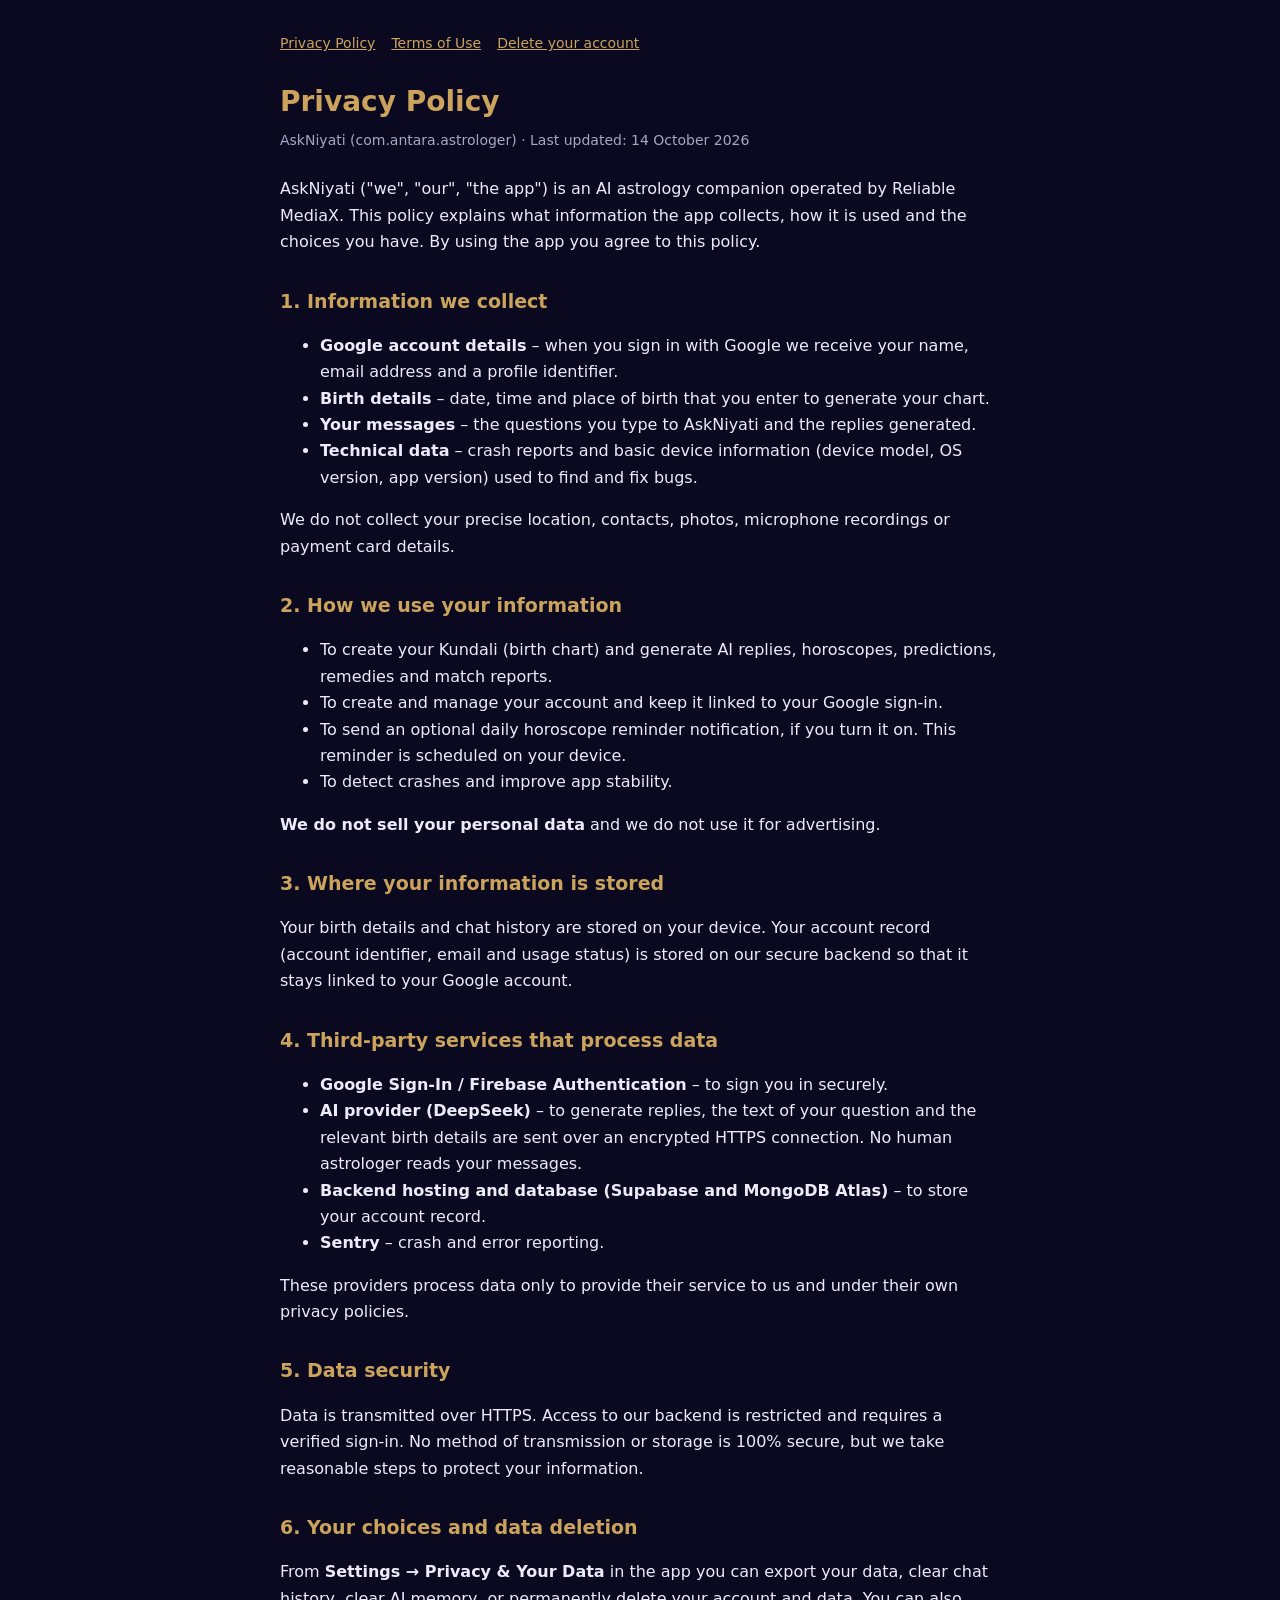
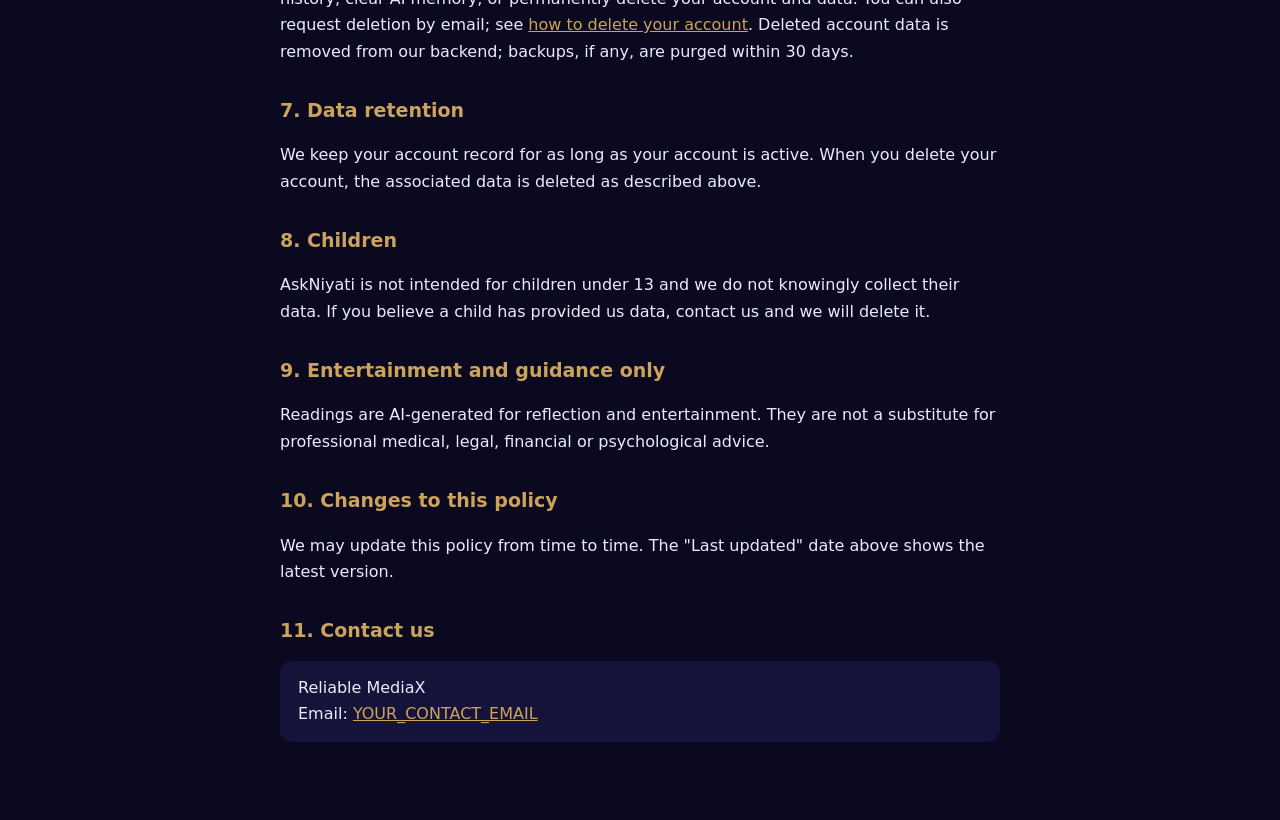
==== index.html @ 37985757 "Add files via upload" ====
<!doctype html>
<html lang="en">
<head>
<meta charset="utf-8">
<meta name="viewport" content="width=device-width,initial-scale=1">
<title>Privacy Policy - AskNiyati</title>
<meta name="description" content="Privacy Policy for the AskNiyati app.">
<link rel="stylesheet" href="style.css">
</head>
<body>
<main>
<nav><a href="index.html">Privacy Policy</a><a href="terms.html">Terms of Use</a><a href="delete-account.html">Delete your account</a></nav>
<h1>Privacy Policy</h1>
<div class="meta">AskNiyati (com.antara.astrologer) &middot; Last updated: 14 October 2026</div>

<p>AskNiyati ("we", "our", "the app") is an AI astrology companion operated by Reliable MediaX. This policy explains what information the app collects, how it is used and the choices you have. By using the app you agree to this policy.</p>

<h2>1. Information we collect</h2>
<ul>
<li><b>Google account details</b> &ndash; when you sign in with Google we receive your name, email address and a profile identifier.</li>
<li><b>Birth details</b> &ndash; date, time and place of birth that you enter to generate your chart.</li>
<li><b>Your messages</b> &ndash; the questions you type to AskNiyati and the replies generated.</li>
<li><b>Technical data</b> &ndash; crash reports and basic device information (device model, OS version, app version) used to find and fix bugs.</li>
</ul>
<p>We do not collect your precise location, contacts, photos, microphone recordings or payment card details.</p>

<h2>2. How we use your information</h2>
<ul>
<li>To create your Kundali (birth chart) and generate AI replies, horoscopes, predictions, remedies and match reports.</li>
<li>To create and manage your account and keep it linked to your Google sign-in.</li>
<li>To send an optional daily horoscope reminder notification, if you turn it on. This reminder is scheduled on your device.</li>
<li>To detect crashes and improve app stability.</li>
</ul>
<p><b>We do not sell your personal data</b> and we do not use it for advertising.</p>

<h2>3. Where your information is stored</h2>
<p>Your birth details and chat history are stored on your device. Your account record (account identifier, email and usage status) is stored on our secure backend so that it stays linked to your Google account.</p>

<h2>4. Third-party services that process data</h2>
<ul>
<li><b>Google Sign-In / Firebase Authentication</b> &ndash; to sign you in securely.</li>
<li><b>AI provider (DeepSeek)</b> &ndash; to generate replies, the text of your question and the relevant birth details are sent over an encrypted HTTPS connection. No human astrologer reads your messages.</li>
<li><b>Backend hosting and database (Supabase and MongoDB Atlas)</b> &ndash; to store your account record.</li>
<li><b>Sentry</b> &ndash; crash and error reporting.</li>
</ul>
<p>These providers process data only to provide their service to us and under their own privacy policies.</p>

<h2>5. Data security</h2>
<p>Data is transmitted over HTTPS. Access to our backend is restricted and requires a verified sign-in. No method of transmission or storage is 100% secure, but we take reasonable steps to protect your information.</p>

<h2>6. Your choices and data deletion</h2>
<p>From <b>Settings &rarr; Privacy &amp; Your Data</b> in the app you can export your data, clear chat history, clear AI memory, or permanently delete your account and data. You can also request deletion by email; see <a href="delete-account.html">how to delete your account</a>. Deleted account data is removed from our backend; backups, if any, are purged within 30 days.</p>

<h2>7. Data retention</h2>
<p>We keep your account record for as long as your account is active. When you delete your account, the associated data is deleted as described above.</p>

<h2>8. Children</h2>
<p>AskNiyati is not intended for children under 13 and we do not knowingly collect their data. If you believe a child has provided us data, contact us and we will delete it.</p>

<h2>9. Entertainment and guidance only</h2>
<p>Readings are AI-generated for reflection and entertainment. They are not a substitute for professional medical, legal, financial or psychological advice.</p>

<h2>10. Changes to this policy</h2>
<p>We may update this policy from time to time. The "Last updated" date above shows the latest version.</p>

<h2>11. Contact us</h2>
<div class="box">Reliable MediaX<br>Email: <a href="mailto:YOUR_CONTACT_EMAIL">YOUR_CONTACT_EMAIL</a></div>
</main>
</body>
</html>
---- style.css ----
:root{--bg:#0A091F;--card:#15133A;--text:#EDEBFA;--muted:#A9A6C9;--gold:#CBA35C}
*{box-sizing:border-box}
body{margin:0;background:var(--bg);color:var(--text);font:16px/1.65 system-ui,-apple-system,"Segoe UI",Roboto,sans-serif}
main{max-width:760px;margin:0 auto;padding:32px 20px 64px}
h1{font-size:28px;color:var(--gold);margin:0 0 4px}
h2{font-size:19px;margin:30px 0 6px;color:var(--gold)}
.meta{color:var(--muted);font-size:14px;margin-bottom:24px}
a{color:var(--gold)}
nav{margin-bottom:24px;font-size:14px}
nav a{margin-right:16px}
.box{background:var(--card);border-radius:12px;padding:14px 18px;margin:14px 0}
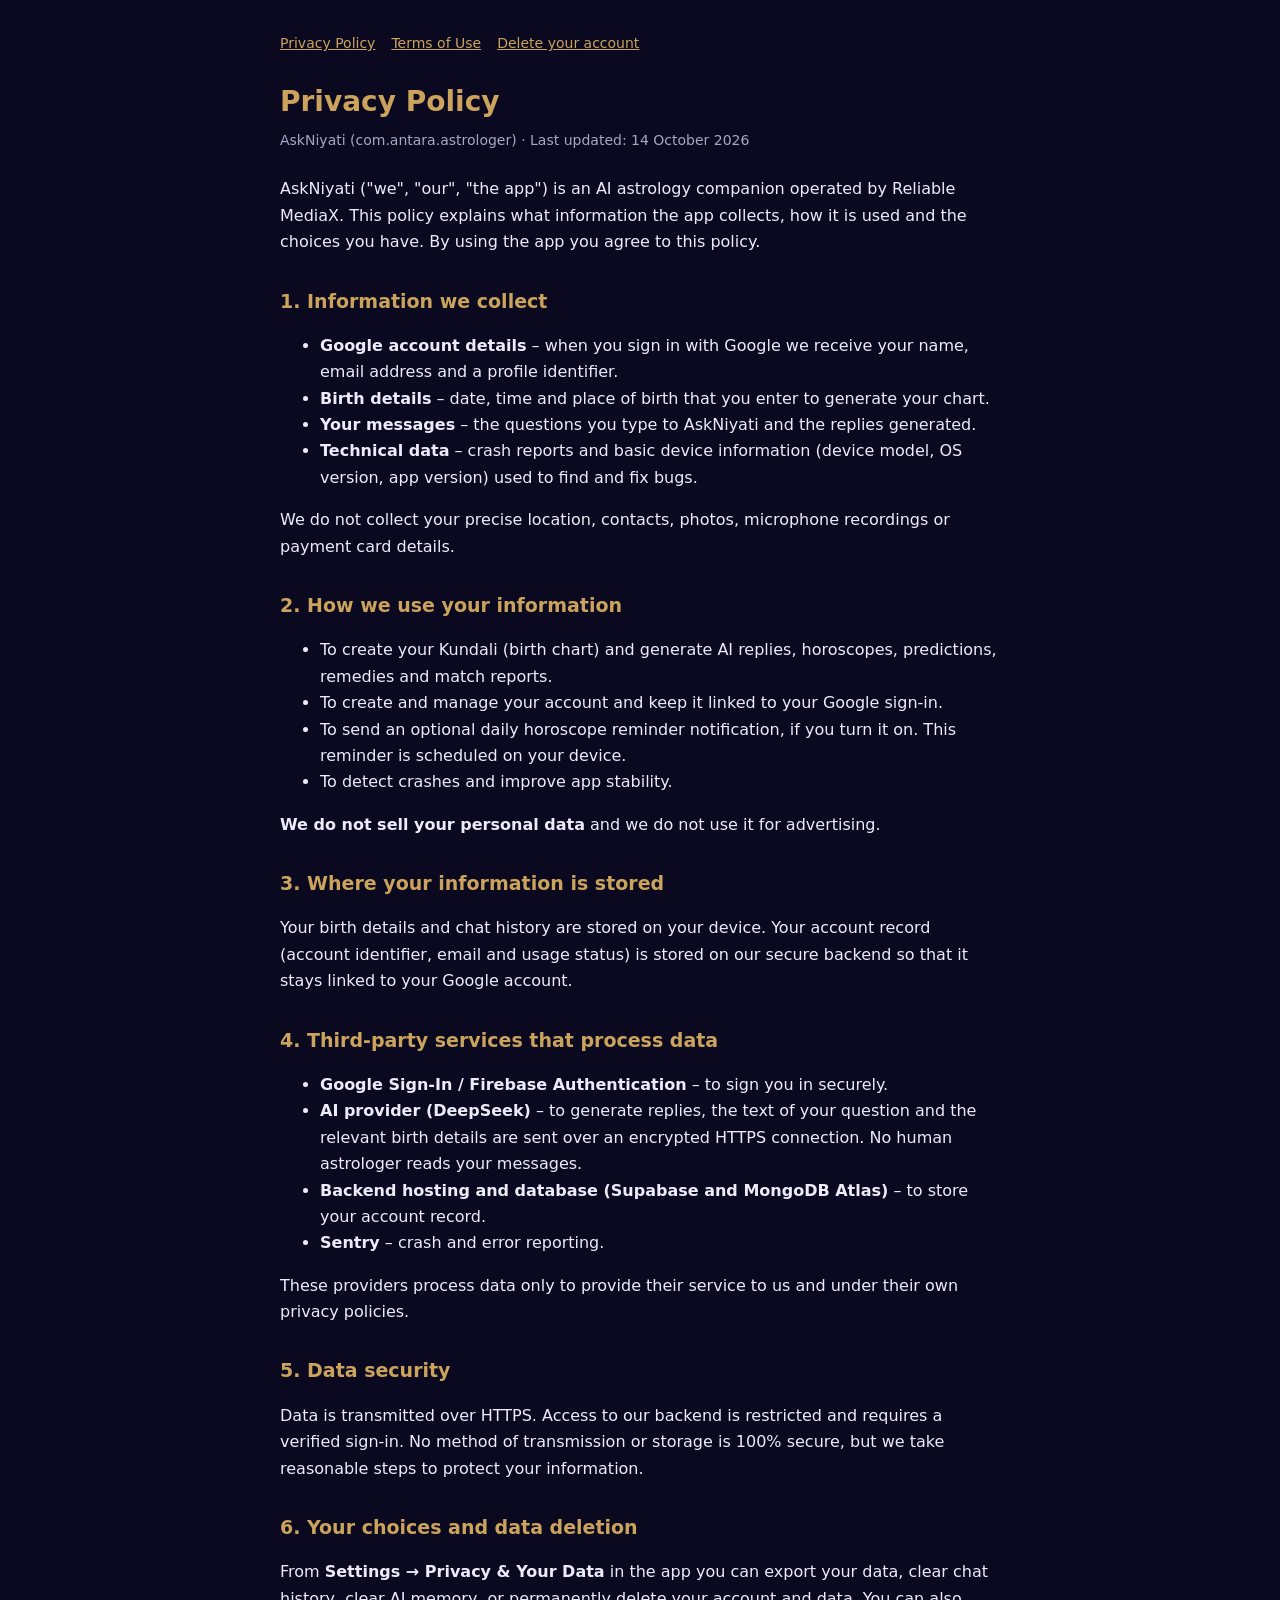
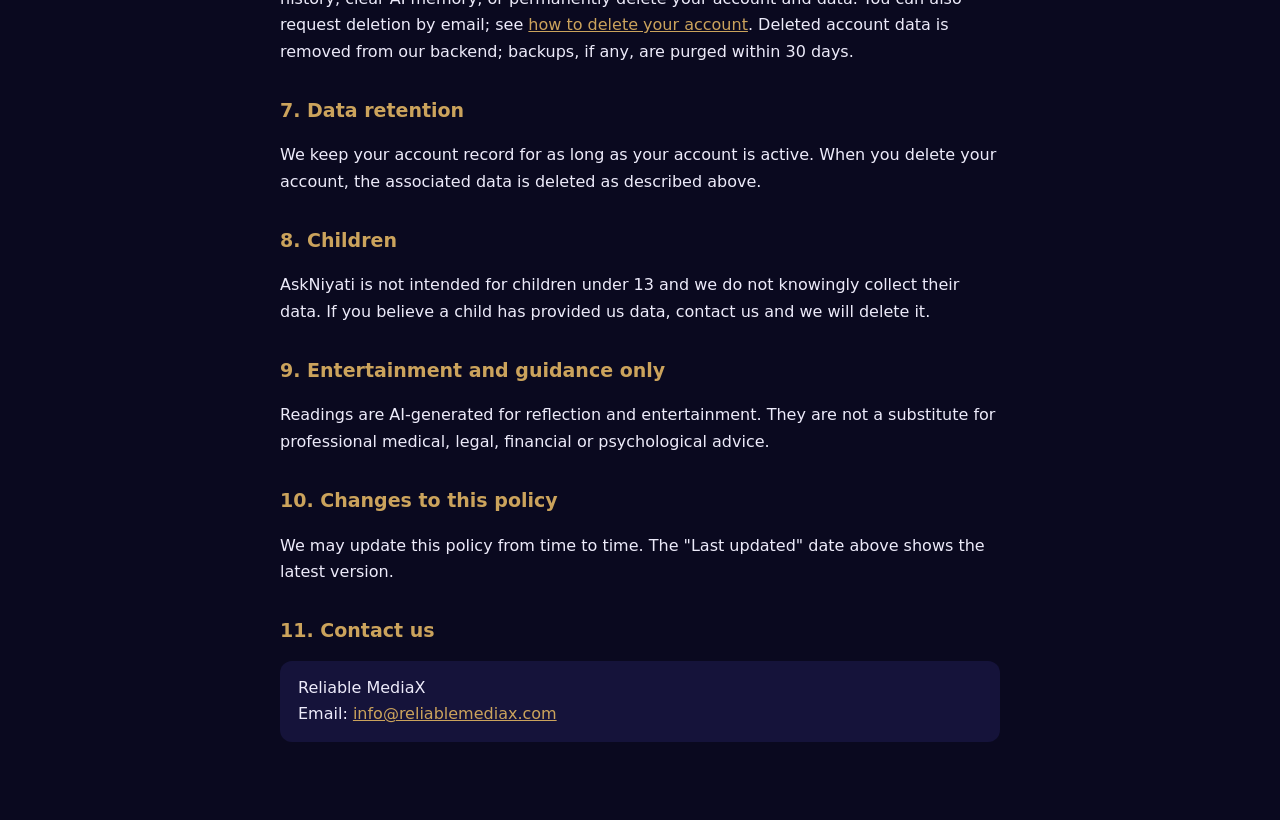
==== commit fa2c2ea1: "Update index.html" ====
--- a/index.html
+++ b/index.html
@@ -64,7 +64,7 @@
 <p>We may update this policy from time to time. The "Last updated" date above shows the latest version.</p>
 
 <h2>11. Contact us</h2>
-<div class="box">Reliable MediaX<br>Email: <a href="mailto:YOUR_CONTACT_EMAIL">YOUR_CONTACT_EMAIL</a></div>
+<div class="box">Reliable MediaX<br>Email: <a href="mailto:info@reliablemediax.com​">info@reliablemediax.com​</a></div>
 </main>
 </body>
 </html>
